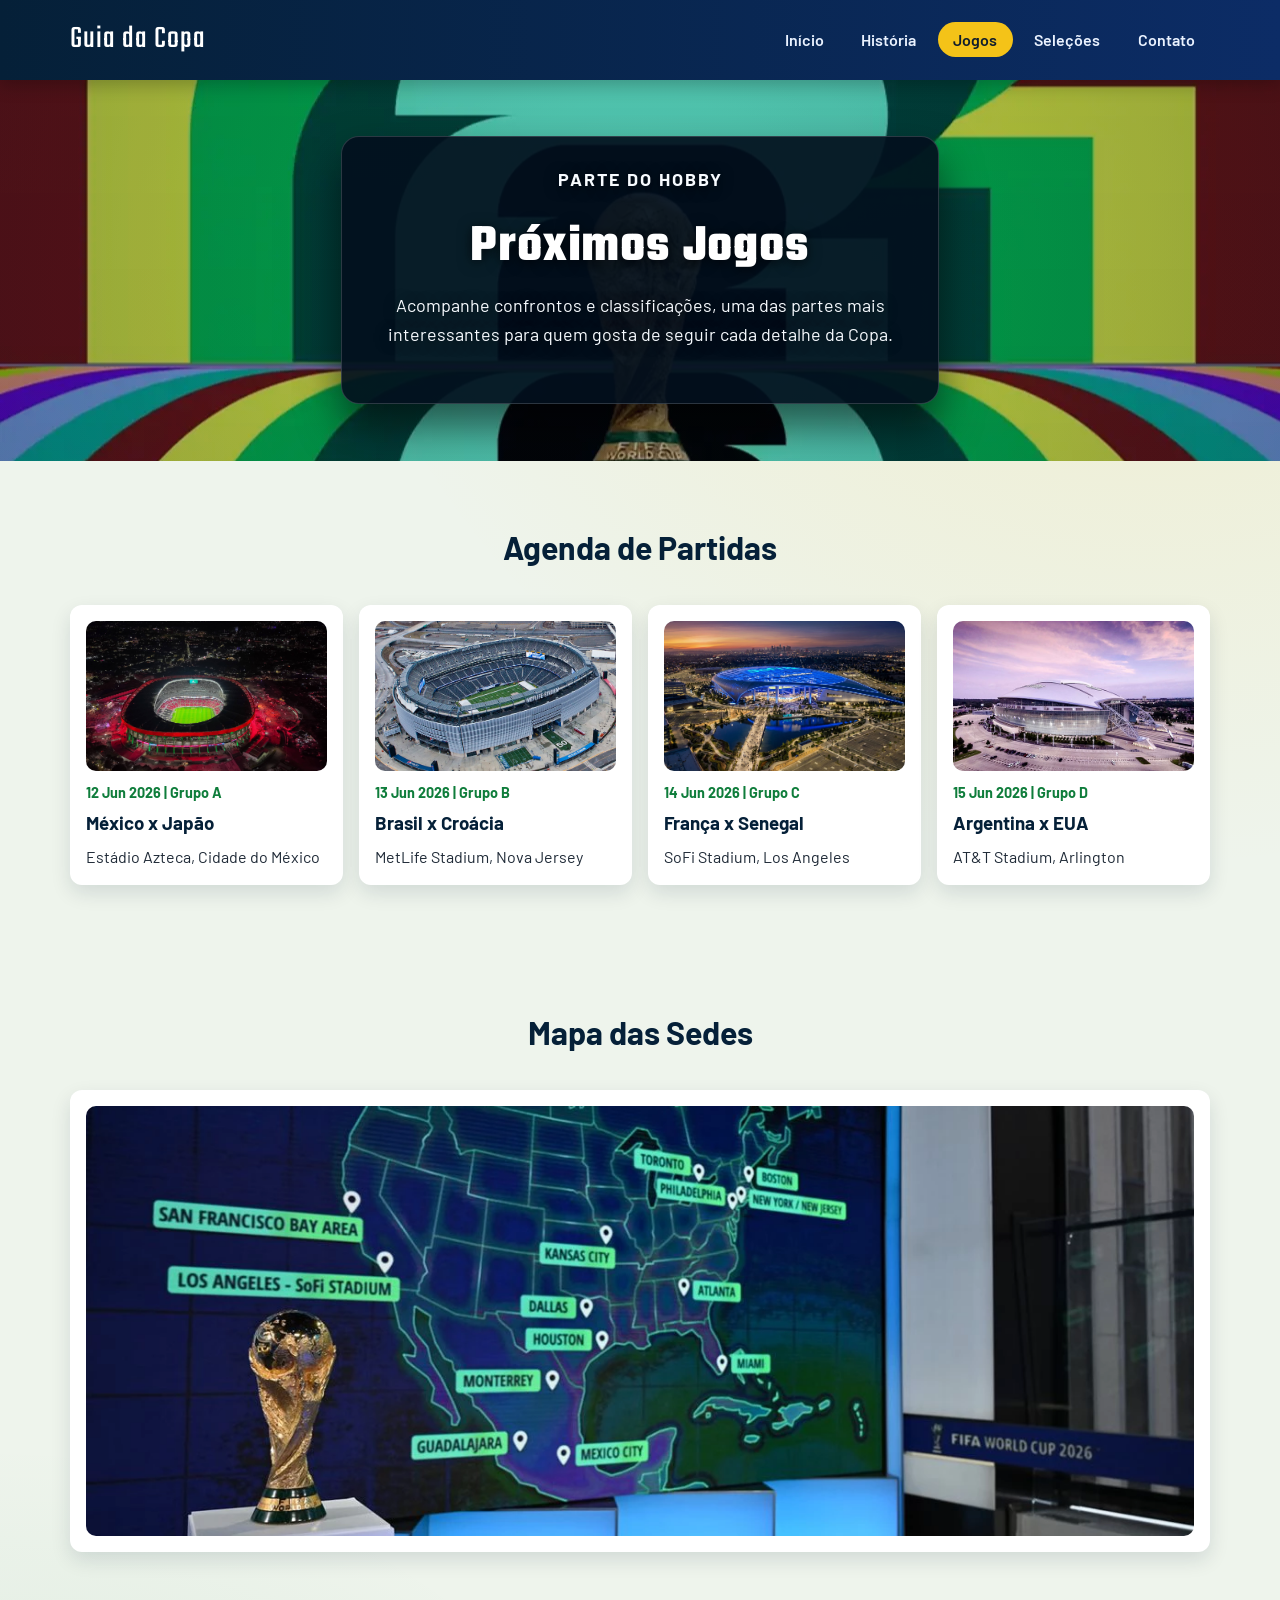
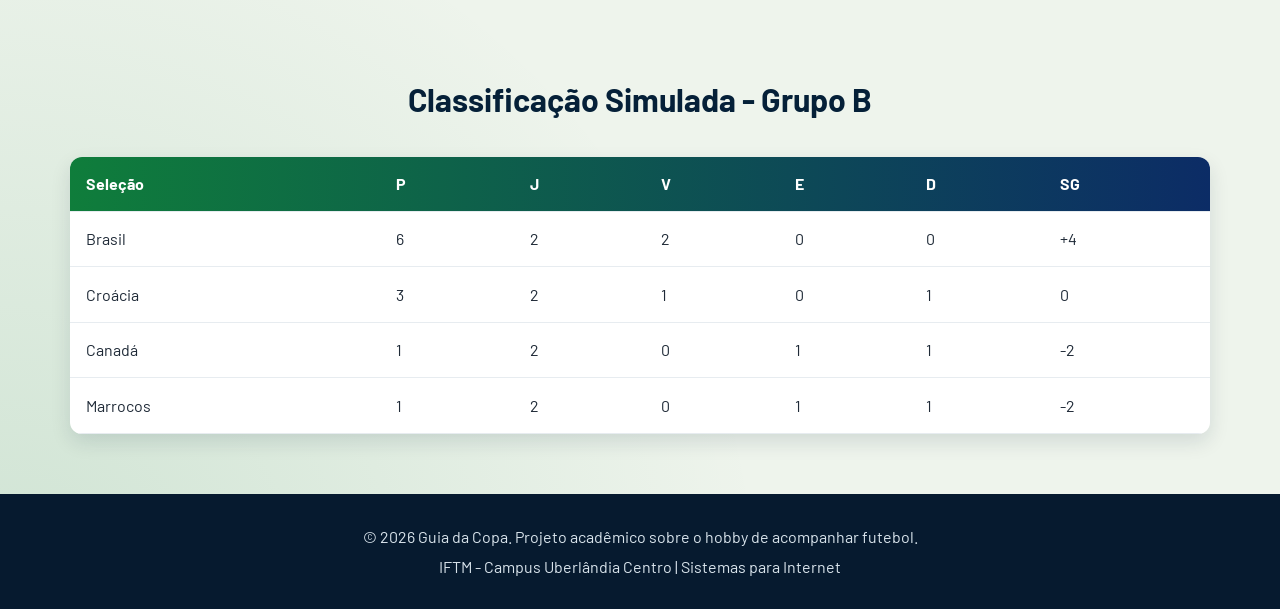
==== jogos.html @ 62aab4fe "primeiro commit - projeto Guia da Copa 2026" ====
<!-- Página de jogos e estádios | Terceira página do site -->
<!-- Disciplina: Sistemas para Internet — IFTM Campus Uberlândia Centro -->
<!DOCTYPE html>
<html lang="pt-BR">
<head>
    <meta charset="UTF-8">
    <meta name="viewport" content="width=device-width, initial-scale=1.0">
    <title>Guia da Copa - Jogos</title>
    <link rel="icon" type="image/png" href="imagens/icon.png">
    <link rel="stylesheet" href="style.css">
    <link href="https://fonts.googleapis.com/css2?family=Barlow:wght@400;600;700;800&family=Teko:wght@500;700&display=swap" rel="stylesheet">
</head>
<body>

    <!-- Menu de navegação: .ativo em "Jogos" para indicar a página atual -->
    <header id="cabecalho">
        <nav class="navbar">
            <div class="logo">
                <a href="index.html">Guia da Copa</a>
            </div>
            <ul class="nav-links">
                <li><a href="index.html">Início</a></li>
                <li><a href="sobre.html">História</a></li>
                <li><a href="jogos.html" class="ativo">Jogos</a></li>
                <li><a href="selecoes.html">Seleções</a></li>
                <li><a href="contato.html">Contato</a></li>
            </ul>
        </nav>
    </header>

    <main>
        <section class="hero hero-pequeno">
            <div class="hero-conteudo">
                <p class="kicker">Parte do hobby</p>
                <h1>Próximos Jogos</h1>
                <p>Acompanhe confrontos e classificações, uma das partes mais interessantes para quem gosta de seguir cada detalhe da Copa.</p>
            </div>
        </section>

        <!-- Cards de estádios com <article>, <h3> e imagens com alt e title -->
        <section class="jogos-section">
            <div class="container">
                <h2>Agenda de Partidas</h2>
                <div class="jogos-grid">
                    <article class="jogo-card">
                        <img src="imagens/im1_estadio_azteca_4.jpg" alt="Vista do Estadio Azteca" title="Vista do Estadio Azteca" class="jogo-img">
                        <p class="jogo-data">12 Jun 2026 | Grupo A</p>
                        <h3>México x Japão</h3>
                        <p>Estádio Azteca, Cidade do México</p>
                    </article>
                    <article class="jogo-card">
                        <img src="imagens/im2_estadio_metlife_4.jpg" alt="Vista do MetLife Stadium" title="Vista do MetLife Stadium" class="jogo-img">
                        <p class="jogo-data">13 Jun 2026 | Grupo B</p>
                        <h3>Brasil x Croácia</h3>
                        <p>MetLife Stadium, Nova Jersey</p>
                    </article>
                    <article class="jogo-card">
                        <img src="imagens/img3_estadio_sofi_4.jpeg" alt="Vista do SoFi Stadium" title="Vista do SoFi Stadium" class="jogo-img">
                        <p class="jogo-data">14 Jun 2026 | Grupo C</p>
                        <h3>França x Senegal</h3>
                        <p>SoFi Stadium, Los Angeles</p>
                    </article>
                    <article class="jogo-card">
                        <img src="imagens/im4_estadio_at&t_4.jpg" alt="Vista do AT&T Stadium" title="Vista do AT&T Stadium" class="jogo-img">
                        <p class="jogo-data">15 Jun 2026 | Grupo D</p>
                        <h3>Argentina x EUA</h3>
                        <p>AT&T Stadium, Arlington</p>
                    </article>
                </div>
            </div>
        </section>

        <section class="tabela-section">
            <div class="container">
                <h2>Mapa das Sedes</h2>
                <div class="mapa-box">
                    <img src="imagens/mapa_sedes_3.jpg" alt="Mapa com as sedes da Copa de 2026 em Canada, Estados Unidos e Mexico" title="Mapa com as sedes da Copa de 2026 em Canada, Estados Unidos e Mexico" class="mapa-img">
                </div>
            </div>
        </section>

        <!-- Tabela de classificação: uso correto de <table>, <thead>, <tbody>, <th> e <td> -->
        <section class="tabela-section">
            <div class="container">
                <h2>Classificação Simulada - Grupo B</h2>
                <div class="tabela-wrapper">
                    <table>
                        <thead>
                            <tr>
                                <th>Seleção</th>
                                <th>P</th>
                                <th>J</th>
                                <th>V</th>
                                <th>E</th>
                                <th>D</th>
                                <th>SG</th>
                            </tr>
                        </thead>
                        <tbody>
                            <tr>
                                <td>Brasil</td>
                                <td>6</td>
                                <td>2</td>
                                <td>2</td>
                                <td>0</td>
                                <td>0</td>
                                <td>+4</td>
                            </tr>
                            <tr>
                                <td>Croácia</td>
                                <td>3</td>
                                <td>2</td>
                                <td>1</td>
                                <td>0</td>
                                <td>1</td>
                                <td>0</td>
                            </tr>
                            <tr>
                                <td>Canadá</td>
                                <td>1</td>
                                <td>2</td>
                                <td>0</td>
                                <td>1</td>
                                <td>1</td>
                                <td>-2</td>
                            </tr>
                            <tr>
                                <td>Marrocos</td>
                                <td>1</td>
                                <td>2</td>
                                <td>0</td>
                                <td>1</td>
                                <td>1</td>
                                <td>-2</td>
                            </tr>
                        </tbody>
                    </table>
                </div>
            </div>
        </section>
    </main>

    <!-- Rodapé semântico consistente em todas as páginas -->
    <footer id="rodape">
        <p>&copy; 2026 Guia da Copa. Projeto acadêmico sobre o hobby de acompanhar futebol.</p>
        <p>IFTM - Campus Uberlândia Centro | Sistemas para Internet</p>
    </footer>

</body>
</html>
---- style.css ----
/* ============================================================
    style.css — Guia da Copa 2026
    Projeto acadêmico | Disciplina: Sistemas para Internet
    IFTM - Campus Uberlândia Centro
    Arquivo CSS externo único, vinculado a todas as 5 páginas HTML.
    ============================================================ */

/* === Variáveis globais: paleta de cores, sombras, bordas e duração de transição.
         Uso de custom properties (--var) para manter consistência visual em todo o projeto. === */
:root {
    --cor-primaria: #0f7d3b;
    --cor-secundaria: #f4c318;
    --cor-terciaria: #0c2c66;
    --cor-escura: #052038;
    --cor-texto: #1f2a37;
    --cor-fundo: #eef4ec;
    --cor-branco: #ffffff;
    --cor-clara: #dce8db;
    --cor-media: #5d6b76;
    --sombra: 0 8px 20px rgba(5, 32, 56, 0.12);
    --sombra-forte: 0 18px 35px rgba(5, 32, 56, 0.2);
    --borda-radius: 12px;
    --transicao: 0.3s ease;
}

* {
    margin: 0;
    padding: 0;
    box-sizing: border-box;
}

body {
    font-family: 'Barlow', sans-serif;
    color: var(--cor-texto);
    line-height: 1.6;
    background:
        radial-gradient(circle at 90% 0%, rgba(244, 195, 24, 0.18), transparent 35%),
        radial-gradient(circle at 0% 100%, rgba(15, 125, 59, 0.14), transparent 30%),
        var(--cor-fundo);
}

.container {
    max-width: 1180px;
    margin: 0 auto;
    padding: 0 1.25rem;
}

/* === Navbar fixa no topo da viewport, como extra de usabilidade.
       Uso do seletor de ID (#cabecalho) para garantir especificidade máxima.
       z-index alto para sobrepor todos os outros elementos da página. === */
#cabecalho {
    position: fixed;
    top: 0;
    left: 0;
    width: 100%;
    z-index: 1000;
    background: linear-gradient(90deg, var(--cor-escura), var(--cor-terciaria));
    box-shadow: 0 6px 16px rgba(0, 0, 0, 0.22);
}

.navbar {
    max-width: 1180px;
    margin: 0 auto;
    padding: 0.9rem 1.25rem;
    display: flex;
    justify-content: space-between;
    align-items: center;
    gap: 1rem;
}

.logo a {
    text-decoration: none;
    color: var(--cor-branco);
    font-family: 'Teko', sans-serif;
    font-size: 2rem;
    letter-spacing: 1px;
}

.nav-links {
    list-style: none;
    display: flex;
    flex-wrap: wrap;
    gap: 0.4rem;
}

.nav-links a {
    color: #eaf2ff;
    text-decoration: none;
    font-weight: 600;
    padding: 0.42rem 0.9rem;
    border-radius: 999px;
    border: 1px solid transparent;
    transition: all var(--transicao);
}

.nav-links a:hover {
    background-color: rgba(255, 255, 255, 0.16);
    border-color: rgba(255, 255, 255, 0.3);
}

/* === Destaque visual no link ativo do menu.
       A classe .ativo é aplicada manualmente em cada página para indicar qual seção está aberta. === */
.nav-links a.ativo {
    background-color: var(--cor-secundaria);
    color: #0f1d2d;
}

main {
    margin-top: 78px;
}

/* === Seção hero: imagem de fundo banner2.png com position relative para o overlay.
       O pseudo-elemento ::before cria a camada escura semitransparente sobre a imagem. === */
.hero {
    color: var(--cor-branco);
    text-align: center;
    padding: 5.5rem 1rem;
    background: url('imagens/banner2.png') center center / cover no-repeat;
    position: relative;
    overflow: hidden;
}

.hero-copa {
    min-height: 68vh;
    display: flex;
    align-items: center;
    justify-content: center;
    background-position: center 30%;
}

.hero::before,
.hero::after {
    content: '';
    position: absolute;
    inset: 0;
}

.hero::before {
    background:
        linear-gradient(rgba(3, 16, 30, 0.20), rgba(3, 16, 30, 0.22)),
        radial-gradient(circle at center, rgba(3, 16, 30, 0.02) 0%, rgba(3, 16, 30, 0.12) 55%, rgba(3, 16, 30, 0.22) 100%);
    z-index: 0;
}

.hero::after {
    display: none;
}

.hero-pequeno {
    padding: 3.6rem 1rem;
    min-height: 42vh;
    display: flex;
    align-items: center;
    justify-content: center;
    background-position: center 20%;
}

.hero-conteudo {
    max-width: 700px;
    margin: 0 auto;
    position: relative;
    z-index: 1;
    text-shadow: 0 2px 14px rgba(0, 0, 0, 0.72);
    background: rgba(3, 16, 30, 0.92);
    border: 1px solid rgba(255, 255, 255, 0.16);
    border-radius: 18px;
    padding: 1.8rem 1.6rem;
    box-shadow: 0 22px 42px rgba(0, 0, 0, 0.55);
}

.kicker {
    text-transform: uppercase;
    letter-spacing: 2px;
    font-weight: 700;
    color: #f7f7d7;
    margin-bottom: 0.4rem;
}

.hero h1 {
    font-family: 'Teko', sans-serif;
    font-size: 3.3rem;
    letter-spacing: 0.8px;
    line-height: 1.05;
    margin-bottom: 1rem;
    color: #ffffff;
}

.hero p {
    font-size: 1.12rem;
    margin-bottom: 1.6rem;
    color: #f7fbff;
}

.hero-conteudo .kicker,
.hero-conteudo p {
    max-width: 34rem;
    margin-left: auto;
    margin-right: auto;
}

/* === Botão principal: hover com inversão de cores e leve elevação via transform.
       transition garante a animação suave de 0.3s. === */
.btn {
    display: inline-block;
    padding: 0.72rem 1.6rem;
    border-radius: 999px;
    text-decoration: none;
    font-weight: 700;
    border: 2px solid var(--cor-secundaria);
    background: var(--cor-secundaria);
    color: #1b1f2b;
    transition: all var(--transicao);
    cursor: pointer;
}

.btn:hover {
    background: transparent;
    color: var(--cor-secundaria);
    transform: translateY(-2px);
}

.btn-link {
    text-decoration: none;
    color: var(--cor-terciaria);
    font-weight: 700;
}

.btn-link:hover {
    color: var(--cor-primaria);
}

section {
    padding: 3.8rem 0;
}

section h2 {
    text-align: center;
    font-size: 2rem;
    color: var(--cor-escura);
    margin-bottom: 2rem;
}

.grid-artigos {
    display: grid;
    grid-template-columns: repeat(auto-fit, minmax(240px, 1fr));
    gap: 1.3rem;
}

.cultura-section {
    background: linear-gradient(120deg, #e8f2e5, #f3f7ee);
}

.cultura-grid {
    display: grid;
    grid-template-columns: repeat(auto-fit, minmax(240px, 1fr));
    gap: 1.2rem;
}

.cultura-card {
    background: var(--cor-branco);
    border-radius: var(--borda-radius);
    box-shadow: var(--sombra);
    padding: 1rem;
    transition: transform var(--transicao), box-shadow var(--transicao);
}

.cultura-card:hover {
    transform: translateY(-4px);
    box-shadow: var(--sombra-forte);
}

.cultura-img {
    width: 100%;
    height: 180px;
    object-fit: cover;
    border-radius: 10px;
    margin-bottom: 0.7rem;
}

.cultura-card h3 {
    color: var(--cor-escura);
    margin-bottom: 0.35rem;
}

.cultura-card p {
    color: var(--cor-media);
}

.card,
.lista-box,
.missao-card,
.contato-form,
.info-lista li,
.jogo-card,
.selecao-card {
    background: var(--cor-branco);
    border-radius: var(--borda-radius);
    box-shadow: var(--sombra);
}

.card {
    overflow: hidden;
    transition: transform var(--transicao), box-shadow var(--transicao);
}

.card:hover,
.jogo-card:hover,
.selecao-card:hover {
    transform: translateY(-5px);
    box-shadow: var(--sombra-forte);
}

.card img {
    width: 100%;
    height: 200px;
    object-fit: cover;
    display: block;
}

.imagem-oficial {
    width: min(100%, 760px);
    border-radius: var(--borda-radius);
    margin: 0 auto 1rem;
    display: block;
    box-shadow: var(--sombra);
}

.card-conteudo {
    padding: 1.2rem;
}

.card-conteudo h3 {
    color: var(--cor-escura);
    margin-bottom: 0.5rem;
}

.card-conteudo p {
    color: var(--cor-media);
    margin-bottom: 0.8rem;
}

.listas {
    background-color: var(--cor-clara);
}

.lista-flex {
    display: flex;
    flex-wrap: wrap;
    gap: 1.2rem;
}

.lista-box {
    flex: 1;
    min-width: 260px;
    padding: 1.5rem;
}

.lista-box h2 {
    text-align: left;
    font-size: 1.4rem;
}

.lista-ordenada,
.lista-nao-ordenada {
    padding-left: 1.25rem;
}

.lista-ordenada li,
.lista-nao-ordenada li {
    margin: 0.45rem 0;
}

.tabela-wrapper {
    overflow-x: auto;
    border-radius: 12px;
    box-shadow: var(--sombra);
}

.ranking-grid {
    display: grid;
    grid-template-columns: 1fr 1fr;
    gap: 1.2rem;
}

.subtitulo-tabela {
    font-size: 1.2rem;
    color: var(--cor-escura);
    padding: 0.9rem 1rem 0.4rem;
    background-color: var(--cor-branco);
}

/* === Tabela estruturada com thead, tbody, th e td.
       Cabeçalho com gradiente verde-azul e efeito de hover nas linhas do tbody. === */
table {
    width: 100%;
    border-collapse: collapse;
    background-color: var(--cor-branco);
}

thead {
    background: linear-gradient(90deg, var(--cor-primaria), var(--cor-terciaria));
    color: var(--cor-branco);
}

th,
td {
    text-align: left;
    padding: 0.9rem 1rem;
    border-bottom: 1px solid #e7ecf0;
}

tbody tr:hover {
    background-color: #edf8f1;
}

.link-externo-section {
    background: linear-gradient(120deg, #dce8db, #f0e3a4);
}

.link-cta {
    text-align: center;
}

.link-cta p {
    max-width: 640px;
    margin: 0 auto 1.2rem;
}

.sobre-grid {
    display: grid;
    grid-template-columns: 1.1fr 1fr;
    gap: 2rem;
    align-items: center;
}

.sobre-texto h2,
.contato-form h2,
.contato-info h2,
.lista-box h2 {
    margin-bottom: 1rem;
}

.sobre-texto p {
    margin-bottom: 0.8rem;
    color: var(--cor-media);
}

.sobre-imagem {
    overflow: hidden;
    border-radius: var(--borda-radius);
    box-shadow: var(--sombra);
}

.sobre-imagem img {
    width: 100%;
    height: 340px;
    object-fit: cover;
}

.missao-section {
    background-color: var(--cor-clara);
}

.missao-grid {
    display: grid;
    grid-template-columns: repeat(auto-fit, minmax(220px, 1fr));
    gap: 1rem;
}

.missao-card {
    text-align: center;
    padding: 1.2rem;
}

.timeline-img {
    width: 100%;
    height: 150px;
    object-fit: cover;
    border-radius: 10px;
    margin-bottom: 0.6rem;
}

.missao-card .icone {
    font-family: 'Teko', sans-serif;
    font-size: 2rem;
    color: var(--cor-primaria);
}

.tech-lista {
    display: flex;
    flex-wrap: wrap;
    justify-content: center;
    gap: 0.7rem;
}

.tech-tag {
    background: var(--cor-terciaria);
    color: var(--cor-branco);
    border-radius: 999px;
    padding: 0.45rem 1rem;
    font-size: 0.92rem;
    font-weight: 600;
}

.shakira-section {
    background: linear-gradient(135deg, #f2f5e7, #e7efe9);
}

.shakira-grid {
    display: grid;
    grid-template-columns: 0.95fr 1.25fr;
    gap: 1.4rem;
    align-items: stretch;
}

.shakira-imagem-box,
.shakira-texto {
    background: var(--cor-branco);
    border-radius: var(--borda-radius);
    box-shadow: var(--sombra);
}

.shakira-imagem-box {
    padding: 0.8rem;
}

.shakira-img {
    width: 100%;
    height: 100%;
    min-height: 300px;
    object-fit: cover;
    border-radius: 10px;
}

.shakira-texto {
    padding: 1.3rem 1.2rem;
}

.shakira-texto h2 {
    text-align: left;
    margin-bottom: 0.75rem;
}

.shakira-texto p {
    color: var(--cor-media);
    margin-bottom: 0.65rem;
}

.shakira-texto h3 {
    color: var(--cor-escura);
    margin: 0.8rem 0 0.5rem;
}

.shakira-texto .lista-nao-ordenada {
    padding-left: 1.2rem;
}

.shakira-texto .lista-nao-ordenada li {
    margin-bottom: 0.45rem;
}

.contato-grid {
    display: grid;
    grid-template-columns: 1.4fr 1fr;
    gap: 1.3rem;
}

.contato-form,
.contato-info {
    padding: 1.4rem;
}

/* === Formulário de contato estilizado.
       Inclui label, input, select, textarea e button, todos com estilos personalizados.
       Foco nos campos adiciona borda verde e box-shadow para feedback visual. === */
.form-grupo {
    margin-bottom: 0.9rem;
}

.form-grupo label {
    display: block;
    margin-bottom: 0.35rem;
    font-weight: 600;
}

.form-grupo input,
.form-grupo textarea,
.form-grupo select {
    width: 100%;
    border: 1.5px solid #ccd8e1;
    border-radius: 8px;
    padding: 0.65rem 0.75rem;
    font: inherit;
}

.form-grupo textarea {
    min-height: 120px;
    resize: vertical;
}

.form-grupo input:focus,
.form-grupo textarea:focus,
.form-grupo select:focus {
    outline: none;
    border-color: var(--cor-primaria);
    box-shadow: 0 0 0 3px rgba(15, 125, 59, 0.15);
}

.btn-enviar {
    width: 100%;
}

.info-lista {
    list-style: none;
    display: flex;
    flex-direction: column;
    gap: 0.8rem;
    margin-bottom: 0.8rem;
}

.info-lista li {
    padding: 0.95rem;
    border-left: 4px solid var(--cor-secundaria);
}

.info-icone {
    font-family: 'Teko', sans-serif;
    font-size: 1.4rem;
    color: var(--cor-terciaria);
    display: block;
}

.contato-horario {
    padding: 0.9rem;
    border-radius: 10px;
    background: #f2f7f2;
}

.jogos-grid,
.selecoes-grid {
    display: grid;
    grid-template-columns: repeat(auto-fit, minmax(220px, 1fr));
    gap: 1rem;
}

.jogo-card,
.selecao-card {
    padding: 1rem;
}

.jogo-img,
.selecao-img,
.mapa-img {
    width: 100%;
    object-fit: cover;
    border-radius: 10px;
    display: block;
}

.jogo-img {
    height: 150px;
    margin-bottom: 0.6rem;
}

.selecao-img {
    height: 130px;
    object-fit: contain;
    background: #f7f9fb;
    padding: 0.5rem;
    margin-bottom: 0.7rem;
}

.mapa-box {
    background: var(--cor-branco);
    border-radius: var(--borda-radius);
    box-shadow: var(--sombra);
    padding: 1rem;
}

.mapa-img {
    max-height: 430px;
}

.jogo-data {
    font-size: 0.9rem;
    color: var(--cor-primaria);
    font-weight: 700;
    margin-bottom: 0.25rem;
}

.jogo-card h3,
.selecao-card h3 {
    color: var(--cor-escura);
    margin-bottom: 0.35rem;
}

.selecao-card ul {
    margin-top: 0.7rem;
    padding-left: 1.1rem;
    color: var(--cor-media);
}

#rodape {
    text-align: center;
    padding: 1.6rem 1rem;
    background: #061a2f;
    color: #d9e4ec;
}

#rodape p {
    margin: 0.25rem 0;
}

/* === Animação de entrada: os cards e o hero descem suavemente ao carregar a página.
    Complementa as transitions de hover como segundo tipo de animação do projeto. === */
@keyframes fadeInDown {
    from {
        opacity: 0;
        transform: translateY(-14px);
    }
    to {
        opacity: 1;
        transform: translateY(0);
    }
}

.hero-conteudo,
.card,
.jogo-card,
.selecao-card,
.lista-box {
    animation: fadeInDown 0.55s ease both;
}

/* === Media queries: responsividade mínima adaptável.
    Três breakpoints: 980px (tablet), 768px (mobile), 480px (celular pequeno).
    Grids passam para coluna única e fontes são reduzidas conforme a tela diminui. === */
@media (max-width: 980px) {
    .sobre-grid,
    .contato-grid {
        grid-template-columns: 1fr;
    }

    .ranking-grid {
        grid-template-columns: 1fr;
    }

    .shakira-grid {
        grid-template-columns: 1fr;
    }

    .sobre-imagem img {
        height: 280px;
    }
}

@media (max-width: 768px) {
    .navbar {
        flex-direction: column;
        align-items: flex-start;
    }

    .nav-links {
        width: 100%;
        justify-content: flex-start;
    }

    main {
        margin-top: 120px;
    }

    .hero h1 {
        font-size: 2.5rem;
    }

    section h2 {
        font-size: 1.65rem;
    }
}

@media (max-width: 480px) {
    .hero {
        padding: 4.4rem 1rem;
    }

    .hero h1 {
        font-size: 2rem;
    }

    .nav-links a {
        padding: 0.35rem 0.75rem;
        font-size: 0.9rem;
    }

    th,
    td {
        font-size: 0.83rem;
        padding: 0.65rem 0.7rem;
    }
}
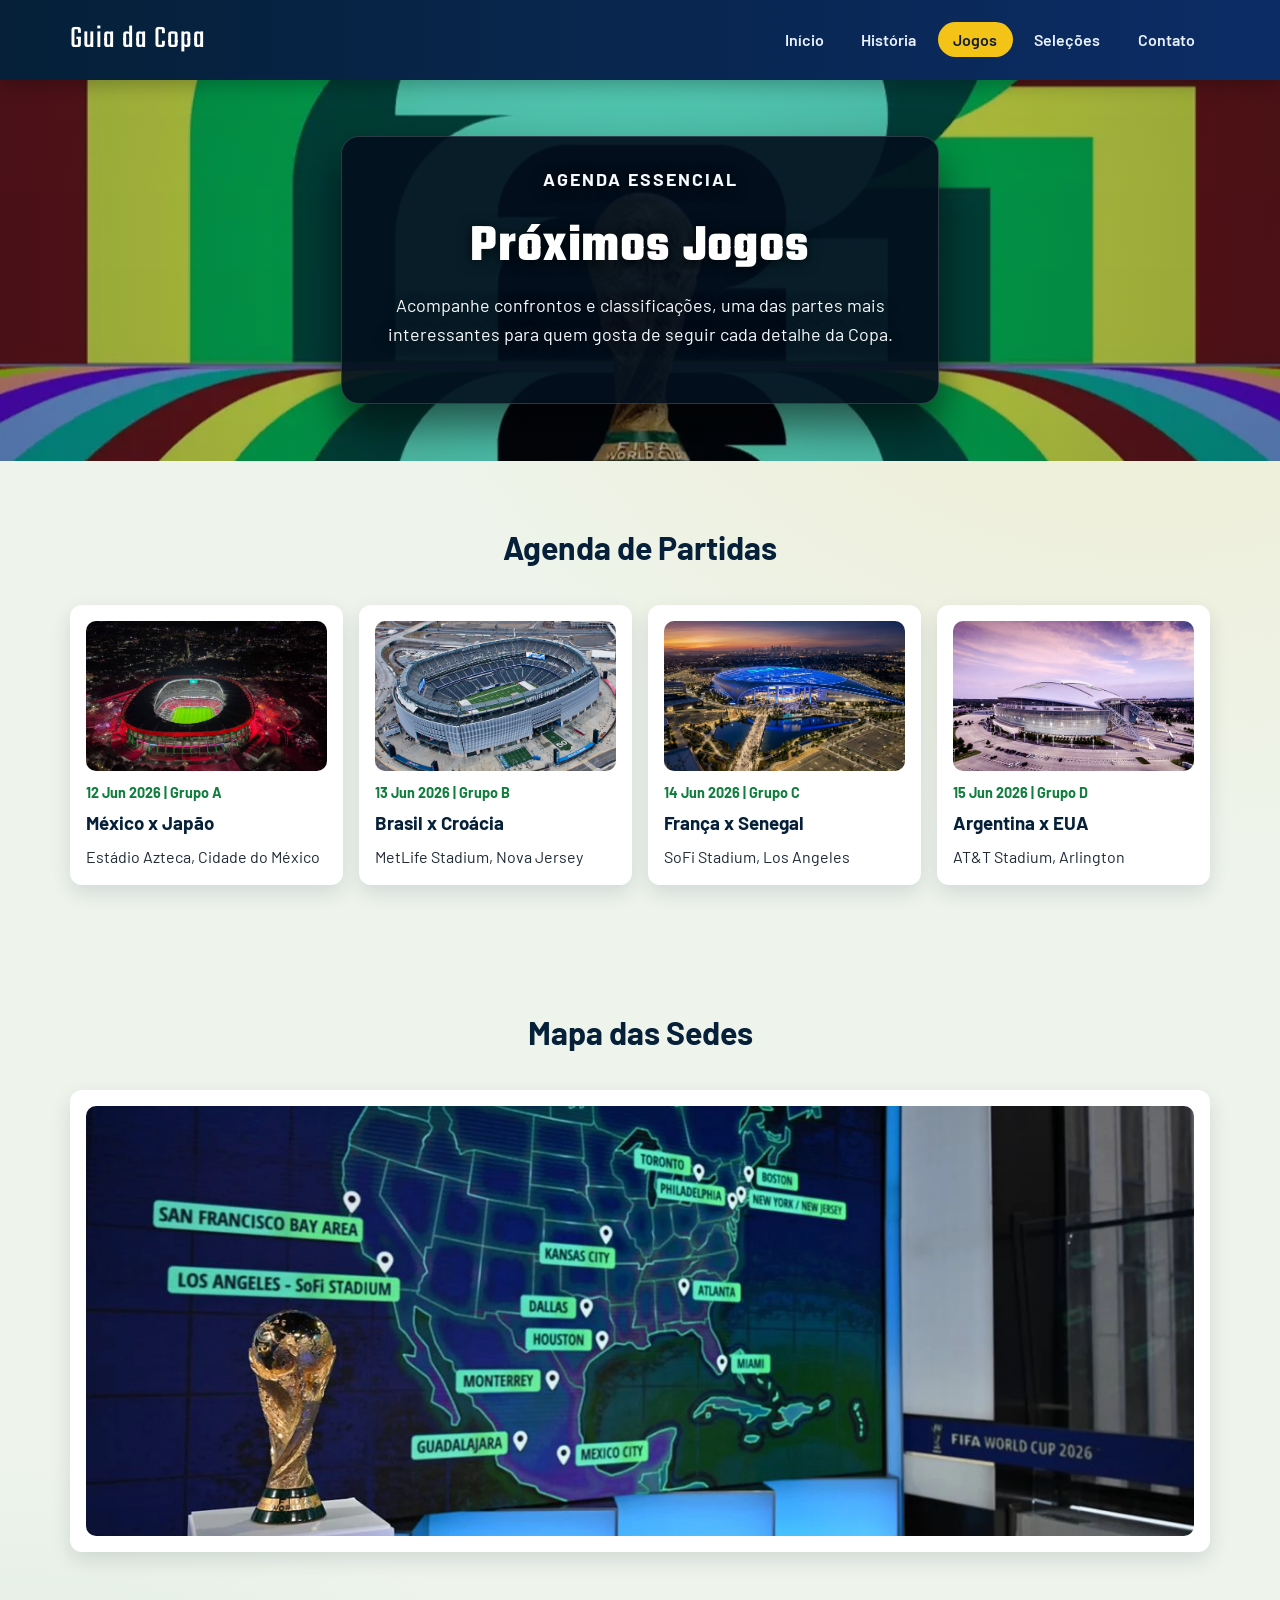
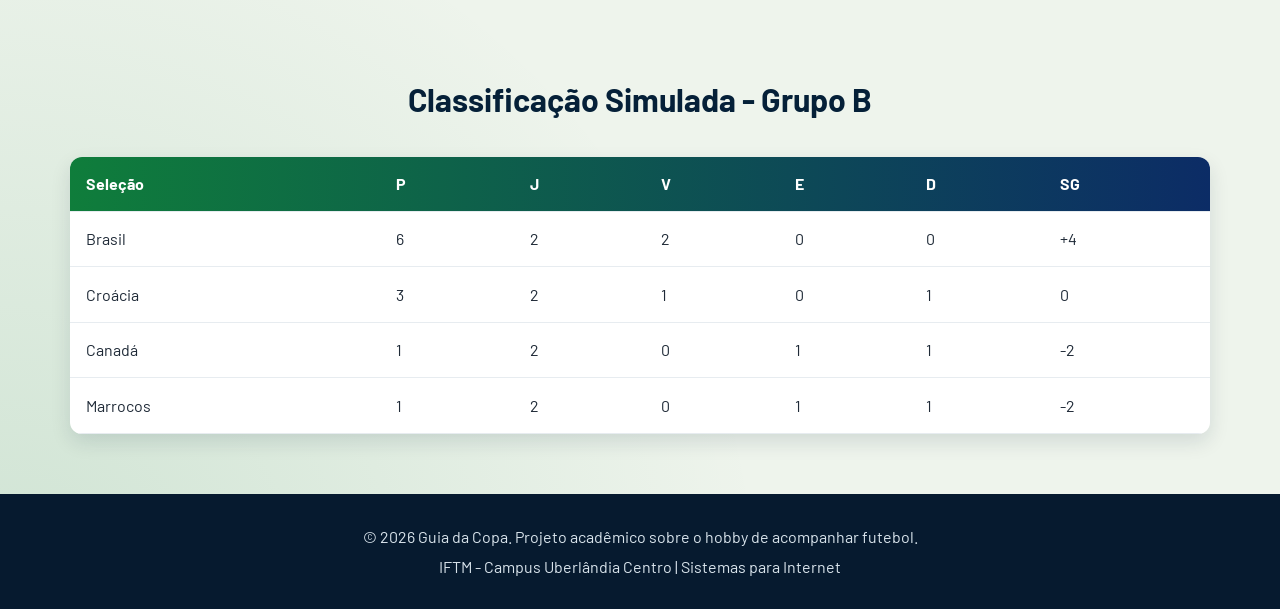
==== commit 8e808c94: "versão definitiva - sistemas para internet" ====
--- a/jogos.html
+++ b/jogos.html
@@ -31,7 +31,7 @@
     <main>
         <section class="hero hero-pequeno">
             <div class="hero-conteudo">
-                <p class="kicker">Parte do hobby</p>
+                <p class="kicker">Agenda Essencial</p>
                 <h1>Próximos Jogos</h1>
                 <p>Acompanhe confrontos e classificações, uma das partes mais interessantes para quem gosta de seguir cada detalhe da Copa.</p>
             </div>
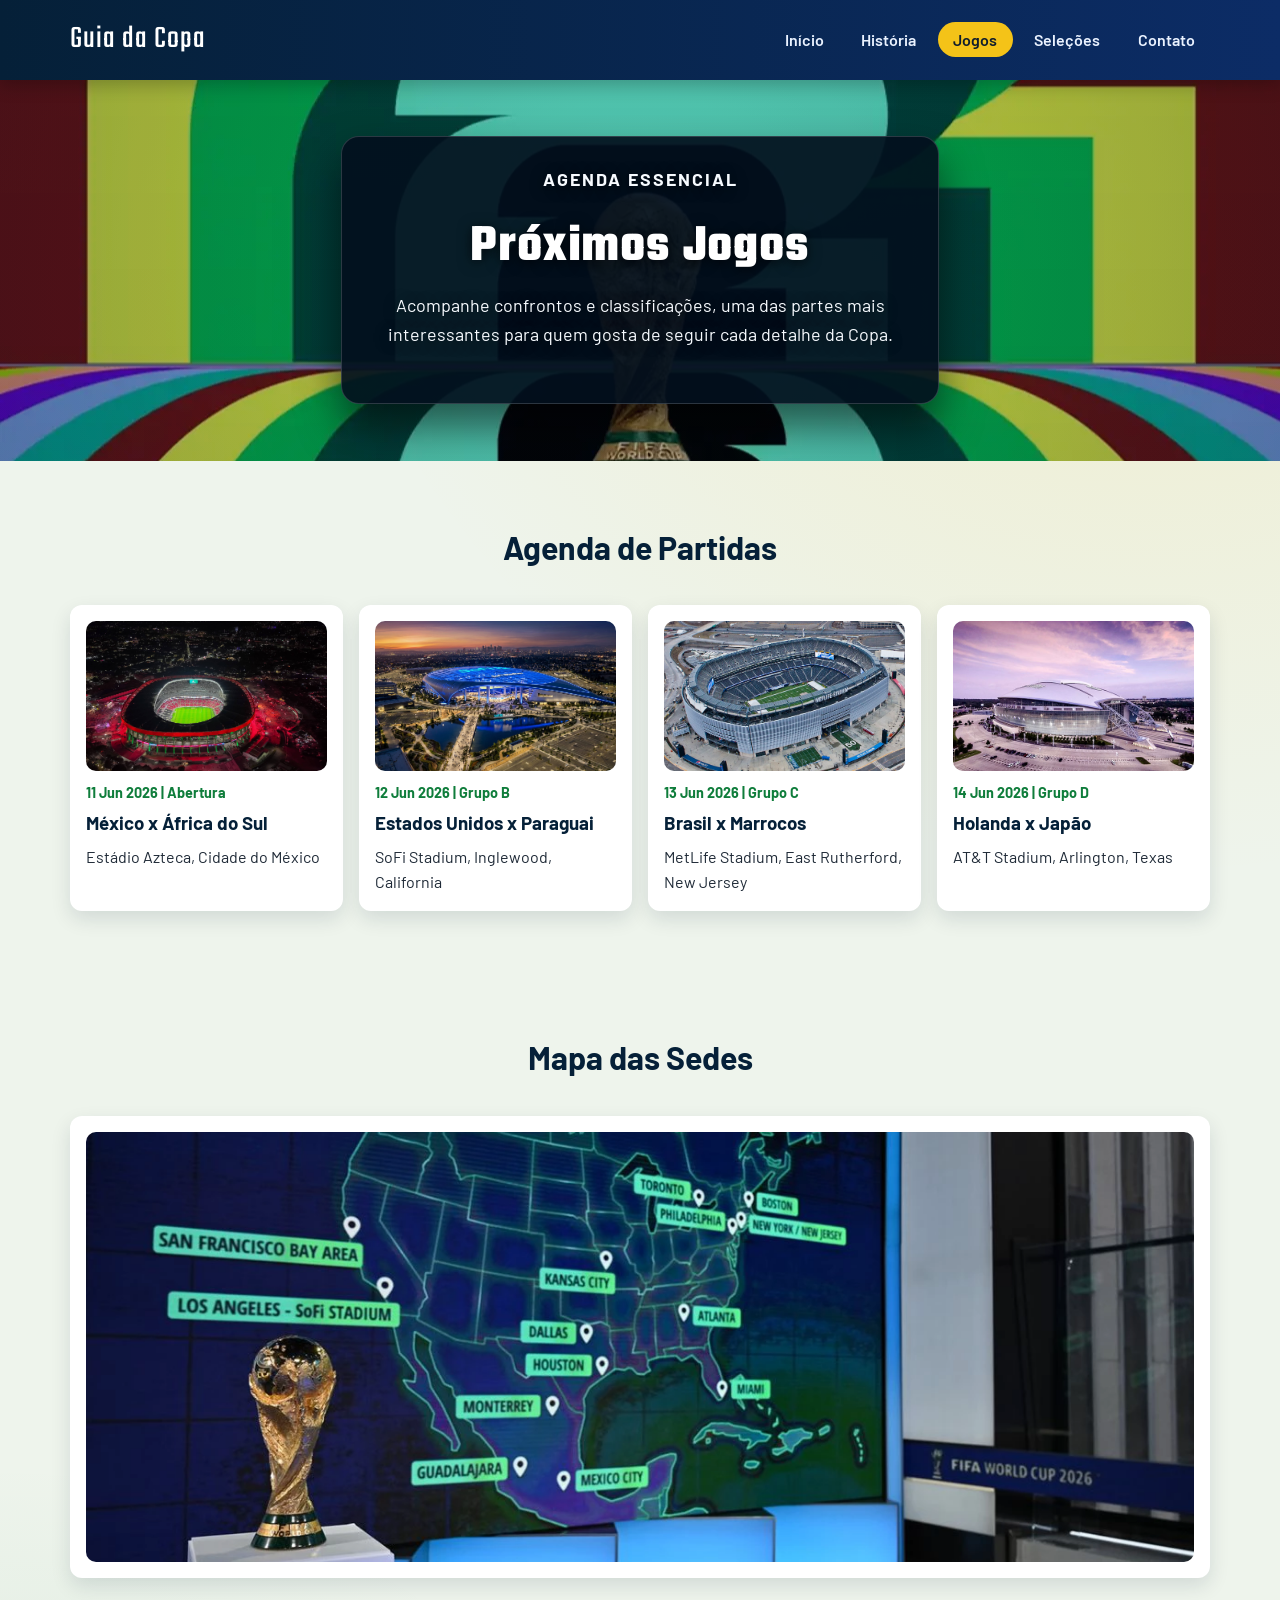
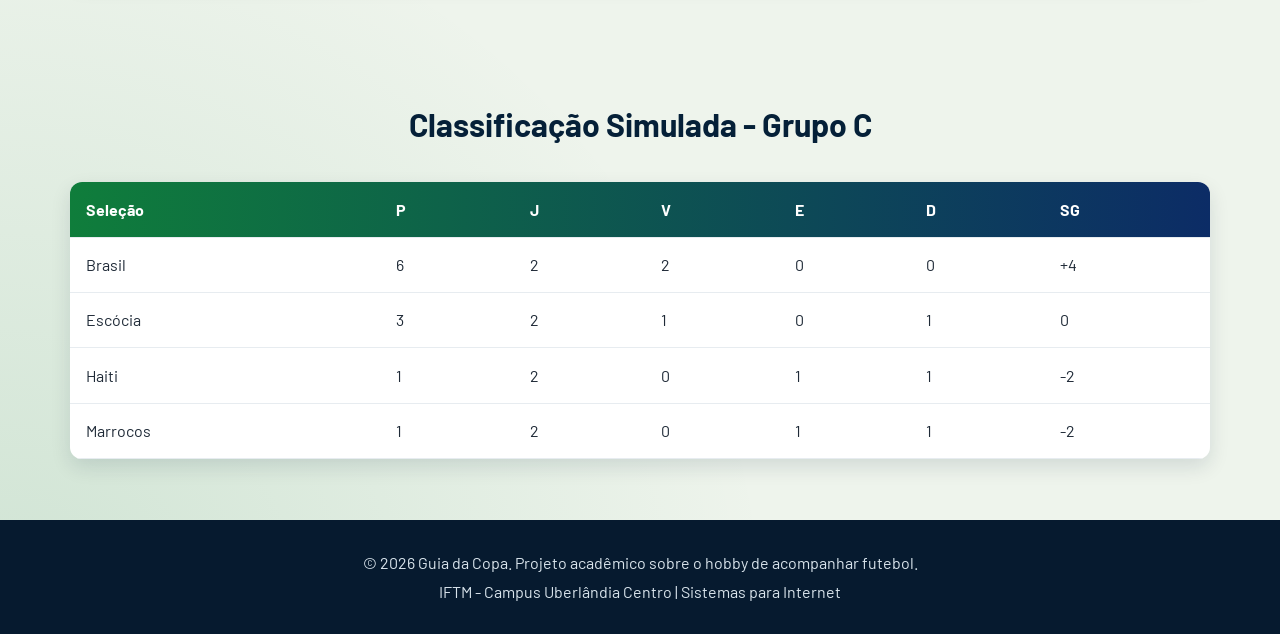
==== commit aa4992fa: "Atualizar agenda de partidas com jogos reais e estádios em ordem cronológica" ====
--- a/jogos.html
+++ b/jogos.html
@@ -44,27 +44,27 @@
                 <div class="jogos-grid">
                     <article class="jogo-card">
                         <img src="imagens/im1_estadio_azteca_4.jpg" alt="Vista do Estadio Azteca" title="Vista do Estadio Azteca" class="jogo-img">
-                        <p class="jogo-data">12 Jun 2026 | Grupo A</p>
-                        <h3>México x Japão</h3>
+                        <p class="jogo-data">11 Jun 2026 | Abertura</p>
+                        <h3>México x África do Sul</h3>
                         <p>Estádio Azteca, Cidade do México</p>
                     </article>
                     <article class="jogo-card">
-                        <img src="imagens/im2_estadio_metlife_4.jpg" alt="Vista do MetLife Stadium" title="Vista do MetLife Stadium" class="jogo-img">
-                        <p class="jogo-data">13 Jun 2026 | Grupo B</p>
-                        <h3>Brasil x Croácia</h3>
-                        <p>MetLife Stadium, Nova Jersey</p>
+                        <img src="imagens/img3_estadio_sofi_4.jpeg" alt="Vista do SoFi Stadium" title="Vista do SoFi Stadium" class="jogo-img">
+                        <p class="jogo-data">12 Jun 2026 | Grupo B</p>
+                        <h3>Estados Unidos x Paraguai</h3>
+                        <p>SoFi Stadium, Inglewood, California</p>
                     </article>
                     <article class="jogo-card">
-                        <img src="imagens/img3_estadio_sofi_4.jpeg" alt="Vista do SoFi Stadium" title="Vista do SoFi Stadium" class="jogo-img">
-                        <p class="jogo-data">14 Jun 2026 | Grupo C</p>
-                        <h3>França x Senegal</h3>
-                        <p>SoFi Stadium, Los Angeles</p>
+                        <img src="imagens/im2_estadio_metlife_4.jpg" alt="Vista do MetLife Stadium" title="Vista do MetLife Stadium" class="jogo-img">
+                        <p class="jogo-data">13 Jun 2026 | Grupo C</p>
+                        <h3>Brasil x Marrocos</h3>
+                        <p>MetLife Stadium, East Rutherford, New Jersey</p>
                     </article>
                     <article class="jogo-card">
                         <img src="imagens/im4_estadio_at&t_4.jpg" alt="Vista do AT&T Stadium" title="Vista do AT&T Stadium" class="jogo-img">
-                        <p class="jogo-data">15 Jun 2026 | Grupo D</p>
-                        <h3>Argentina x EUA</h3>
-                        <p>AT&T Stadium, Arlington</p>
+                        <p class="jogo-data">14 Jun 2026 | Grupo D</p>
+                        <h3>Holanda x Japão</h3>
+                        <p>AT&T Stadium, Arlington, Texas</p>
                     </article>
                 </div>
             </div>
@@ -82,7 +82,7 @@
         <!-- Tabela de classificação: uso correto de <table>, <thead>, <tbody>, <th> e <td> -->
         <section class="tabela-section">
             <div class="container">
-                <h2>Classificação Simulada - Grupo B</h2>
+                <h2>Classificação Simulada - Grupo C</h2>
                 <div class="tabela-wrapper">
                     <table>
                         <thead>
@@ -107,7 +107,7 @@
                                 <td>+4</td>
                             </tr>
                             <tr>
-                                <td>Croácia</td>
+                                <td>Escócia</td>
                                 <td>3</td>
                                 <td>2</td>
                                 <td>1</td>
@@ -116,7 +116,7 @@
                                 <td>0</td>
                             </tr>
                             <tr>
-                                <td>Canadá</td>
+                                <td>Haiti</td>
                                 <td>1</td>
                                 <td>2</td>
                                 <td>0</td>
